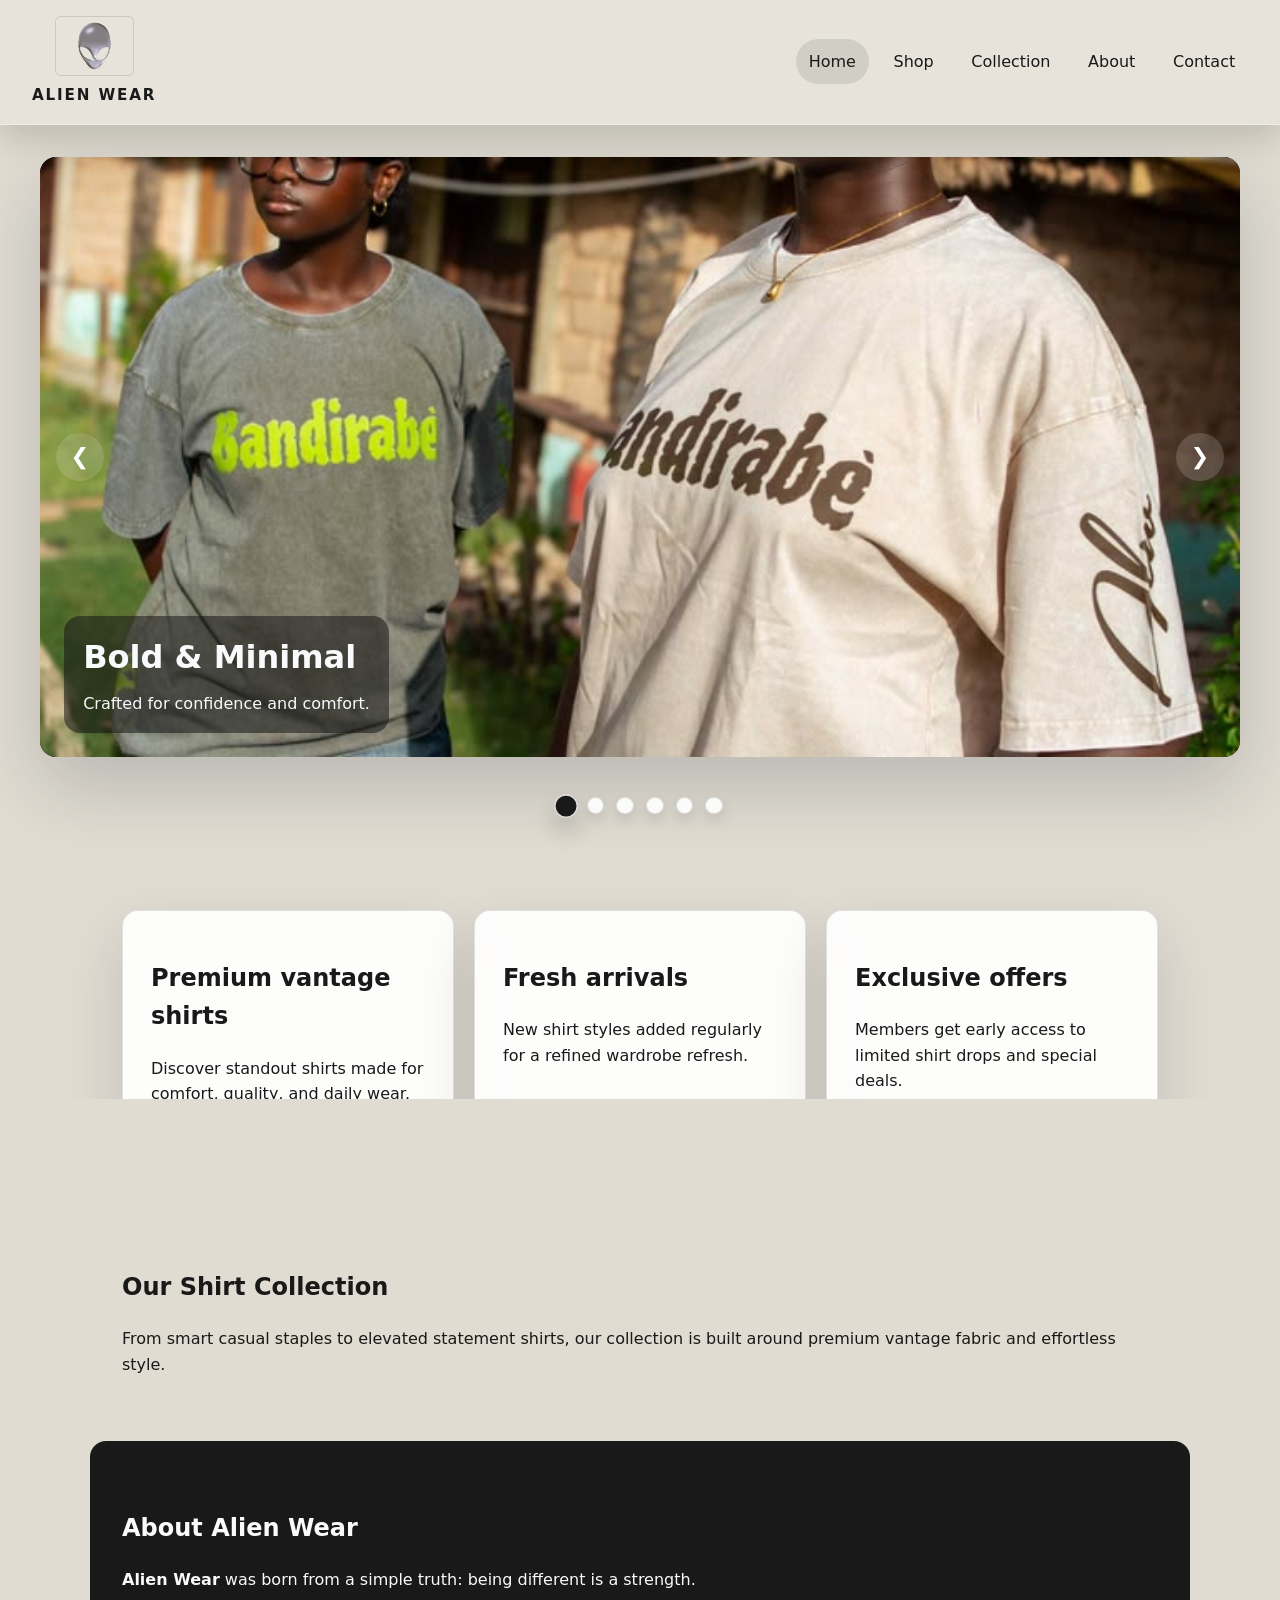
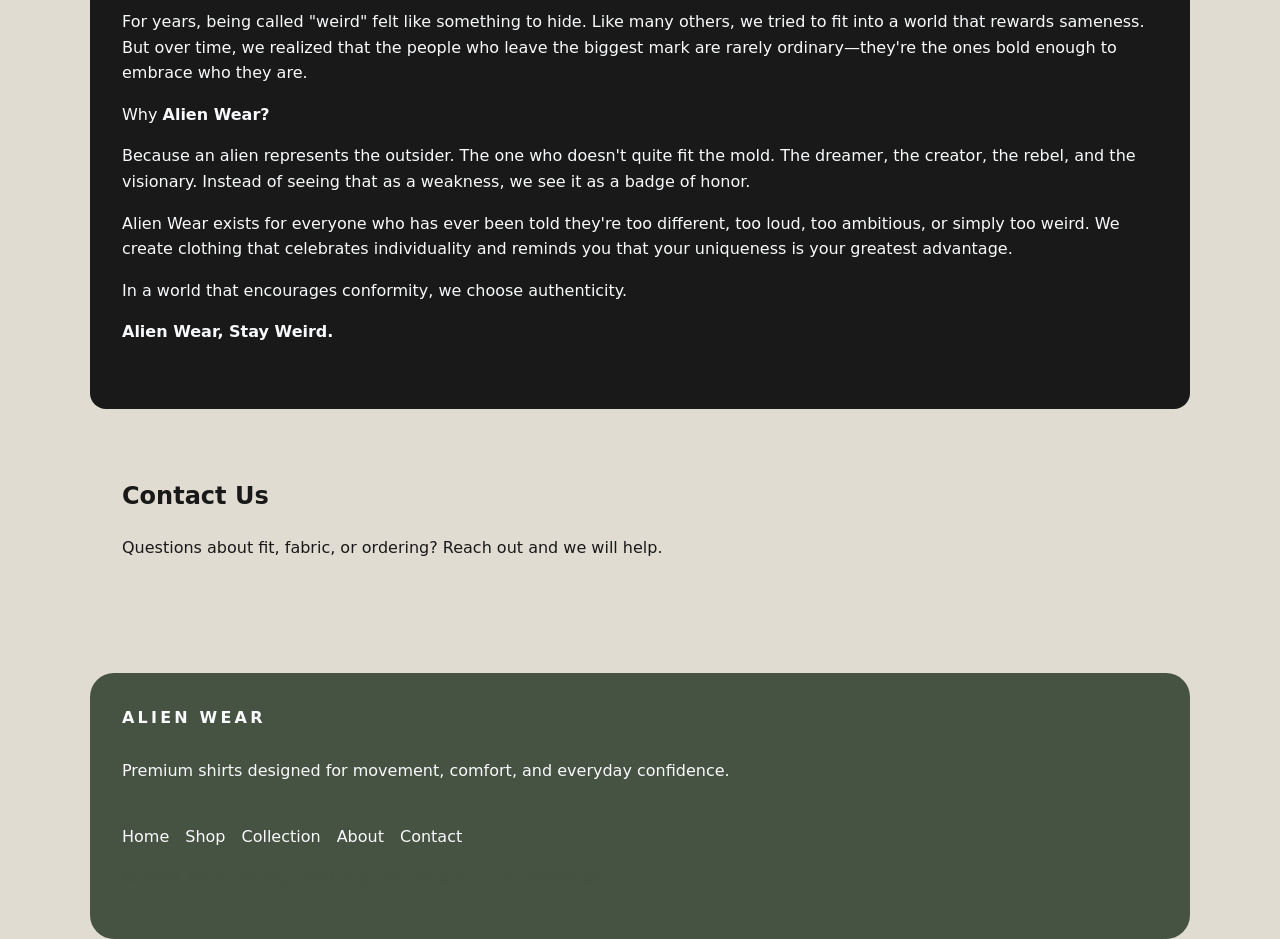
==== index.html @ 1a1aa85f "first commit" ====
<!doctype html>
<html lang="en">
  <head>
    <meta charset="UTF-8" />
    <meta name="viewport" content="width=device-width, initial-scale=1.0" />
    <title>Absa Clothing</title>
    <link rel="stylesheet" href="style.css" />
  </head>
  <body>
    <header class="site-header">
      <a href="index.html" class="brand">
        <img src="New folder/Unoriginal logo 2.png" alt="Alien Wear logo" />
        <span class="brand-text">Alien Wear</span>
      </a>
      <nav class="main-nav">
        <a href="index.html" class="active">Home</a>
        <a href="shop.html">Shop</a>
        <a href="collection.html">Collection</a>
        <a href="about.html">About</a>
        <a href="contact.html">Contact</a>
      </nav>
    </header>

    <main>
      <section id="home" class="hero">
        <div class="slideshow-container">
          <div class="slide fade">
            <img
              src="New folder/WhatsApp Image 2026-07-08 at 7.24.47 PM.jpeg"
              alt="Urban Style"
            />
            <div class="slide-caption">
              <h2>Bold & Minimal</h2>
              <p>Crafted for confidence and comfort.</p>
            </div>
          </div>
          <div class="slide fade">
            <img
              src="New folder/WhatsApp Image 2026-07-08 at 7.24.48 PM.jpeg"
              alt="Casual Wear"
            />
            <div class="slide-caption">
              <h2>Everyday shirts</h2>
              <p>Premium vantage comfort with a polished finish.</p>
            </div>
          </div>
          <div class="slide fade">
            <img
              src="New folder/WhatsApp Image 2026-07-08 at 7.24.51 PM.jpeg"
              alt="Streetwear"
            />
            <div class="slide-caption">
              <h2>Smart shirt styling</h2>
              <p>Stand out with refined details and clean lines.</p>
            </div>
          </div>
          <div class="slide fade">
            <img
              src="New folder/WhatsApp Image 2026-07-08 at 7.24.55 PM.jpeg"
              alt="Minimal Collection"
            />
            <div class="slide-caption">
              <h2>Minimal shirts</h2>
              <p>Clean lines and premium vantage fits.</p>
            </div>
          </div>
          <div class="slide fade">
            <img
              src="New folder/WhatsApp Image 2026-07-08 at 7.25.10 PM.jpeg"
              alt="Active Looks"
            />
            <div class="slide-caption">
              <h2>Comfort-first shirts</h2>
              <p>Designed to move with you all day.</p>
            </div>
          </div>
          <div class="slide fade">
            <img
              src="New folder/WhatsApp Image 2026-07-08 at 7.25.09 PM (2).jpeg"
              alt="Limited Edition"
            />
            <div class="slide-caption">
              <h2>Limited edition</h2>
              <p>Exclusive drops for standout shirt collections.</p>
            </div>
          </div>

          <a class="prev">&#10094;</a>
          <a class="next">&#10095;</a>
        </div>

        <div class="slide-dots">
          <span class="dot active" data-slide="1"></span>
          <span class="dot" data-slide="2"></span>
          <span class="dot" data-slide="3"></span>
          <span class="dot" data-slide="4"></span>
          <span class="dot" data-slide="5"></span>
          <span class="dot" data-slide="6"></span>
        </div>
      </section>

      <section id="shop" class="section feature-grid">
        <article>
          <h2>Premium vantage shirts</h2>
          <p>
            Discover standout shirts made for comfort, quality, and daily wear.
          </p>
        </article>
        <article>
          <h2>Fresh arrivals</h2>
          <p>
            New shirt styles added regularly for a refined wardrobe refresh.
          </p>
        </article>
        <article>
          <h2>Exclusive offers</h2>
          <p>
            Members get early access to limited shirt drops and special deals.
          </p>
        </article>
      </section>

      <section id="collection" class="section">
        <h2>Our Shirt Collection</h2>
        <p>
          From smart casual staples to elevated statement shirts, our collection
          is built around premium vantage fabric and effortless style.
        </p>
      </section>

      <section id="about" class="section alternate">
        <h2>About Alien Wear</h2>
        <p>
          <b>Alien Wear</b> was born from a simple truth: being different is a strength.
        </p>
        <p>For years, being called "weird" felt like something to hide. Like many others,
           we tried to fit into a world that rewards sameness. But over time, we realized 
           that the people who leave the biggest mark are rarely ordinary—they're the ones
            bold enough to embrace who they are.
          </p>
          <p>
            Why <b>Alien Wear?</b>
          </p>
          <P>Because an alien represents the outsider. The one who doesn't quite fit the mold.
             The dreamer, the creator, the rebel, and the visionary. Instead of seeing that as 
             a weakness, we see it as a badge of honor.
            </P>
            <p>Alien Wear exists for everyone who has ever been told they're too different, too loud,
               too ambitious, or simply too weird. We create clothing that celebrates individuality and
                reminds you that your uniqueness is your greatest advantage.
              </p>
              <P>
                In a world that encourages conformity, we choose authenticity.
              </P>
              <p><b>Alien Wear, Stay Weird.</b></p>

      </section>

      <section id="contact" class="section">
        <h2>Contact Us</h2>
        <p>
          Questions about fit, fabric, or ordering? Reach out and we will help.
        </p>
      </section>
    </main>

    <footer class="site-footer">
      <div class="site-footer-inner">
        <p class="footer-brand">Alien Wear</p>
        <p>
          Premium shirts designed for movement, comfort, and everyday
          confidence.
        </p>
      </div>
      <div class="footer-links">
        <a href="index.html">Home</a>
        <a href="shop.html">Shop</a>
        <a href="collection.html">Collection</a>
        <a href="about.html">About</a>
        <a href="contact.html">Contact</a>
      </div>
      <p class="footer-note">
        &copy; 2026 Absa Clothing. Bold everyday style for local wardrobes.
      </p>
    </footer>

    <script src="script.js"></script>
  </body>
</html>
---- style.css ----
* {
  box-sizing: border-box;
}

:root {
  --bg: #e0dcd1;
  --surface: rgba(255, 255, 255, 0.92);
  --surface-strong: rgba(255, 255, 255, 0.98);
  --surface-dark: rgba(25, 25, 25, 0.92);
  --text: #191919;
  --text-muted: #465242;
  --text-light: #f8fafc;
  --accent: #465242;
  --accent-strong: #191919;
  --border: rgba(70, 82, 66, 0.2);
  --shadow: 0 24px 60px rgba(15, 23, 42, 0.14);
}

html {
  -webkit-text-size-adjust: 100%;
  text-size-adjust: 100%;
}

body {
  margin: 0;
  font-family:
    Inter,
    system-ui,
    -apple-system,
    BlinkMacSystemFont,
    "Segoe UI",
    sans-serif;
  color: var(--text);
  background: var(--bg);
  line-height: 1.6;
  min-height: 100vh;
}

main {
  margin-bottom: 2.5rem;
}

img {
  display: block;
  max-width: 100%;
  height: auto;
}

.site-header {
  position: sticky;
  top: 0;
  z-index: 10;
  background: rgba(255, 255, 255, 0.22);
  backdrop-filter: blur(18px);
  border-bottom: 1px solid rgba(255, 255, 255, 0.35);
  display: flex;
  flex-wrap: wrap;
  align-items: center;
  justify-content: space-between;
  gap: 1.5rem;
  padding: 1rem 2rem;
  box-shadow: 0 14px 30px rgba(25, 25, 25, 0.16);
  transition:
    transform 0.28s ease,
    opacity 0.28s ease,
    background 0.28s ease,
    box-shadow 0.28s ease;
  will-change: transform, opacity;
}

.site-header.site-header--scrolled {
  background: rgba(255, 255, 255, 0.18);
  box-shadow: 0 10px 24px rgba(25, 25, 25, 0.12);
}

.site-header.site-header--hidden {
  transform: translateY(-105%);
  opacity: 0;
  pointer-events: none;
}

.site-header.site-header--visible {
  transform: translateY(0);
  opacity: 1;
  pointer-events: auto;
}

.brand {
  display: flex;
  flex-direction: column;
  align-items: center;
  text-decoration: none;
  color: var(--accent-strong);
}

.brand img {
  height: 60px;
  width: auto;
  object-fit: contain;
  border-radius: 0.35rem;
  border: 1px solid rgba(70, 82, 66, 0.18);
}

.brand-text {
  margin-top: 0.45rem;
  font-weight: 700;
  letter-spacing: 0.12em;
  font-size: 0.95rem;
  text-transform: uppercase;
  color: var(--accent-strong);
}

.main-nav {
  display: flex;
  flex-wrap: wrap;
  gap: 0.75rem;
}

.main-nav a {
  text-decoration: none;
  color: var(--accent-strong);
  padding: 0.6rem 0.8rem;
  border-radius: 999px;
  transition:
    background 0.2s ease,
    color 0.2s ease;
}

.main-nav a:hover,
.main-nav a.active {
  background: rgba(70, 82, 66, 0.14);
  color: var(--accent-strong);
}

.hero {
  padding: 2rem 2rem 3rem;
  display: flex;
  flex-direction: column;
  align-items: center;
  gap: 1.5rem;
}

.hero-banner {
  display: grid;
  grid-template-columns: minmax(0, 1fr) minmax(0, 1fr);
  align-items: center;
  gap: 2rem;
  max-width: 1100px;
  margin: 0 auto;
  padding: 3rem 2rem;
  background: rgba(255, 255, 255, 0.92);
  border: 1px solid rgba(70, 82, 66, 0.18);
  border-radius: 1.5rem;
  box-shadow: var(--shadow);
}

.hero-banner img {
  width: 100%;
  border-radius: 1rem;
  object-fit: cover;
  box-shadow: 0 30px 70px rgba(70, 82, 66, 0.18);
}

.hero-copy {
  max-width: 560px;
}

.slideshow-container {
  position: relative;
  max-width: 1200px;
  width: 100%;
  overflow: hidden;
  border-radius: 1rem;
  box-shadow: 0 30px 70px rgba(15, 23, 42, 0.18);
  background: #191919;
}

.slide {
  display: none;
  position: relative;
}

.slide img {
  width: 100%;
  display: block;
  height: auto;
  max-height: 600px;
  object-fit: cover;
}

.slide-caption {
  position: absolute;
  bottom: 1.5rem;
  left: 1.5rem;
  color: #f8fafc;
  text-shadow: 0 12px 30px rgba(0, 0, 0, 0.35);
  max-width: min(60%, 420px);
  background: rgba(25, 25, 25, 0.55);
  padding: 1rem 1.2rem;
  border-radius: 1rem;
}

.slide-caption h2 {
  margin: 0 0 0.5rem;
  font-size: clamp(1.5rem, 2.5vw, 2.75rem);
}

.slide-caption p {
  margin: 0;
  font-size: 1rem;
}

.prev,
.next {
  cursor: pointer;
  position: absolute;
  top: 50%;
  width: 3rem;
  height: 3rem;
  margin-top: -1.5rem;
  color: #ffffff;
  background: rgba(224, 220, 209, 0.18);
  border-radius: 50%;
  display: flex;
  align-items: center;
  justify-content: center;
  text-decoration: none;
  font-size: 1.4rem;
  border: none;
  touch-action: manipulation;
}

.prev {
  left: 1rem;
}
.next {
  right: 1rem;
}

.prev:hover,
.next:hover {
  background: rgba(224, 220, 209, 0.35);
}

.slide-dots {
  display: flex;
  justify-content: center;
  gap: 0.75rem;
  margin-top: 1rem;
  z-index: 1;
}

.dot {
  cursor: pointer;
  width: 1.1rem;
  height: 1.1rem;
  border-radius: 50%;
  background: rgba(255, 255, 255, 0.9);
  border: 1px solid rgba(70, 82, 66, 0.18);
  box-shadow: 0 6px 14px rgba(0, 0, 0, 0.12);
  transition:
    background 0.2s ease,
    transform 0.2s ease,
    box-shadow 0.2s ease;
}

.dot.active,
.dot:hover {
  background: var(--accent-strong);
  transform: scale(1.3);
  box-shadow: 0 10px 18px rgba(0, 0, 0, 0.2);
  border-color: rgba(255, 255, 255, 0.85);
}

.section {
  max-width: 1100px;
  margin: 0 auto;
  padding: 3rem 2rem;
}

.feature-grid {
  display: grid;
  grid-template-columns: repeat(auto-fit, minmax(220px, 1fr));
  gap: 1.25rem;
}

.feature-grid article {
  background: var(--surface);
  padding: 1.75rem;
  border-radius: 1rem;
  box-shadow: var(--shadow);
  border: 1px solid rgba(70, 82, 66, 0.16);
  transition:
    transform 0.2s ease,
    box-shadow 0.2s ease;
}

.feature-grid article:hover {
  transform: translateY(-6px) scale(1.02);
  box-shadow: 0 24px 58px rgba(70, 82, 66, 0.18);
}

.alternate {
  background: var(--accent-strong);
  color: var(--text-light);
  border-radius: 1rem;
}

.alternate h2,
.alternate p {
  color: var(--text-light);
}

.eyebrow {
  margin: 0 0 1rem;
  text-transform: uppercase;
  letter-spacing: 0.35em;
  color: rgba(70, 82, 66, 0.95);
  font-size: 0.85rem;
}

.button {
  display: inline-flex;
  align-items: center;
  justify-content: center;
  padding: 0.9rem 1.6rem;
  border-radius: 999px;
  background: var(--accent);
  color: var(--text-light);
  text-decoration: none;
  border: none;
  cursor: pointer;
  transition:
    transform 0.15s ease,
    background 0.2s ease;
  min-height: 44px;
}

.button:hover {
  transform: translateY(-1px);
  background: var(--accent-strong);
}

.button-secondary {
  background: var(--surface-strong);
  color: var(--text);
  border: 1px solid rgba(70, 82, 66, 0.18);
}

.button-secondary:hover {
  background: rgba(224, 220, 209, 0.95);
}

.product-grid,
.image-grid,
.contact-grid,
.payment-section {
  display: grid;
  gap: 1.5rem;
}

.product-grid {
  grid-template-columns: repeat(auto-fit, minmax(220px, 1fr));
}

.product-card,
.payment-card,
.contact-card {
  background: rgba(224, 220, 209, 0.9);
  backdrop-filter: blur(6px);
  border-radius: 1rem;
  box-shadow: 0 14px 42px rgba(70, 82, 66, 0.16);
  overflow: hidden;
  border: 1px solid rgba(70, 82, 66, 0.16);
  transition:
    transform 0.18s ease,
    box-shadow 0.18s ease;
}

.product-card {
  position: relative;
}

.product-card img {
  width: 100%;
  height: 260px;
  object-fit: cover;
  transition:
    transform 0.25s ease,
    filter 0.25s ease;
}

.product-card-banner {
  display: none;
  position: absolute;
  inset: 50% auto auto 50%;
  transform: translate(-50%, -50%);
  z-index: 2;
  padding: 0.7rem 1rem;
  background: rgba(17, 24, 39, 0.9);
  color: #ffffff;
  border-radius: 999px;
  text-align: center;
  font-size: 0.8rem;
  font-weight: 700;
  letter-spacing: 0.16em;
  text-transform: uppercase;
  box-shadow: 0 10px 24px rgba(0, 0, 0, 0.16);
  white-space: nowrap;
}

.product-card--sold-out img {
  filter: grayscale(0.8) brightness(0.72);
  opacity: 0.8;
}

.product-card--sold-out .product-card-banner {
  display: block;
}

.product-card div {
  padding: 1.25rem;
  background: linear-gradient(
    180deg,
    rgba(255, 255, 255, 0.8),
    rgba(255, 255, 255, 0.65)
  );
}

.price {
  margin: 1rem 0 0;
  font-weight: 700;
  color: var(--accent-strong);
}

.payment-section {
  grid-template-columns: repeat(auto-fit, minmax(260px, 1fr));
  align-items: stretch;
}

.payment-card {
  padding: 1.75rem;
  transition:
    transform 0.2s ease,
    box-shadow 0.2s ease;
}

.wave-card {
  border: 1px solid rgba(70, 82, 66, 0.2);
}

.payment-list {
  list-style: none;
  padding: 0;
  margin: 1rem 0 0;
  display: grid;
  gap: 0.75rem;
}

.payment-list li {
  background: rgba(255, 255, 255, 0.85);
  padding: 0.9rem 1rem;
  border-radius: 0.85rem;
  border: 1px solid rgba(70, 82, 66, 0.12);
}

.payment-button {
  width: 100%;
  text-align: left;
  padding: 0.95rem 1rem;
  border-radius: 0.85rem;
  border: 1px solid rgba(70, 82, 66, 0.16);
  background: rgba(255, 255, 255, 0.98);
  color: var(--accent-strong);
  font: inherit;
  cursor: pointer;
  transition:
    background 0.2s ease,
    transform 0.2s ease,
    border-color 0.2s ease;
}

.payment-button:hover,
.payment-button:focus {
  background: rgba(70, 82, 66, 0.08);
  transform: translateY(-1px);
  border-color: rgba(70, 82, 66, 0.28);
}

.payment-button:focus-visible {
  outline: 2px solid var(--accent-strong);
  outline-offset: 3px;
}

.checkout-note {
  margin: 0.75rem 0 0.75rem;
  color: var(--text-muted);
}

.image-grid {
  grid-template-columns: repeat(auto-fit, minmax(280px, 1fr));
}

.image-card {
  position: relative;
  overflow: hidden;
  color: #ffffff;
  cursor: pointer;
  border-radius: 1rem;
  transition:
    transform 0.25s ease,
    box-shadow 0.25s ease;
}

.image-card img {
  width: 100%;
  height: 100%;
  object-fit: cover;
}

.image-card div {
  position: absolute;
  bottom: 0;
  left: 0;
  right: 0;
  padding: 1.5rem;
  background: linear-gradient(
    180deg,
    transparent 0%,
    rgba(25, 25, 25, 0.82) 100%
  );
}

.contact-grid {
  grid-template-columns: repeat(auto-fit, minmax(260px, 1fr));
}

.contact-card {
  padding: 1.75rem;
  transition:
    transform 0.2s ease,
    box-shadow 0.2s ease;
}

.contact-card a {
  color: var(--accent-strong);
  text-decoration: none;
  font-weight: 600;
}

.contact-form {
  display: grid;
  gap: 1rem;
  max-width: 640px;
}

.contact-form label {
  display: grid;
  gap: 0.5rem;
  font-weight: 600;
  color: var(--text);
}

.contact-form input,
.contact-form textarea {
  width: 100%;
  padding: 0.95rem 1rem;
  border: 1px solid rgba(70, 82, 66, 0.22);
  border-radius: 0.9rem;
  background: rgba(255, 255, 255, 0.95);
  color: var(--text);
  font: inherit;
  min-height: 44px;
}

.contact-form button {
  width: fit-content;
}

.site-footer {
  max-width: 1100px;
  margin: 3rem auto 0;
  padding: 2rem 2rem 3rem;
  background: var(--accent);
  color: var(--text-light);
  border-radius: 1.5rem;
}

.site-footer-inner {
  display: grid;
  gap: 0.75rem;
  margin-bottom: 1.5rem;
}

.footer-brand {
  margin: 0;
  font-size: 1rem;
  font-weight: 700;
  letter-spacing: 0.2em;
  text-transform: uppercase;
  color: var(--text-light);
}

.footer-links {
  display: flex;
  flex-wrap: wrap;
  gap: 1rem;
  margin-bottom: 1rem;
}

.footer-links a {
  color: var(--text-light);
  text-decoration: none;
  border-bottom: 1px solid transparent;
  transition: border-color 0.2s ease;
}

.footer-links a:hover {
  border-color: var(--accent);
}

.footer-note {
  margin: 0;
  color: var(--text-muted);
  font-size: 0.95rem;
}

.product-card:hover,
.image-card:hover,
.payment-card:hover,
.contact-card:hover,
.feature-grid article:hover {
  transform: translateY(-4px) scale(1.01);
  box-shadow: 0 18px 45px rgba(70, 82, 66, 0.16);
}

.product-card:hover img {
  transform: scale(1.02);
}

@keyframes popIn {
  0% {
    opacity: 0;
    transform: scale(0.8);
  }
  50% {
    opacity: 1;
    transform: scale(1.05);
  }
  100% {
    opacity: 1;
    transform: scale(1);
  }
}

.product-card {
  animation: popIn 0.6s cubic-bezier(0.34, 1.56, 0.64, 1);
  animation-fill-mode: both;
}

.product-card:nth-child(1) {
  animation-delay: 0.1s;
}

.product-card:nth-child(2) {
  animation-delay: 0.2s;
}

.product-card:nth-child(3) {
  animation-delay: 0.3s;
}

.product-card:nth-child(4) {
  animation-delay: 0.4s;
}

.feature-grid article {
  animation: popIn 0.6s cubic-bezier(0.34, 1.56, 0.64, 1);
  animation-fill-mode: both;
}

.feature-grid article:nth-child(1) {
  animation-delay: 0.1s;
}

.feature-grid article:nth-child(2) {
  animation-delay: 0.2s;
}

.feature-grid article:nth-child(3) {
  animation-delay: 0.3s;
}

.image-card {
  animation: popIn 0.6s cubic-bezier(0.34, 1.56, 0.64, 1);
  animation-fill-mode: both;
}

.image-card:nth-child(1) {
  animation-delay: 0.1s;
}

.image-card:nth-child(2) {
  animation-delay: 0.2s;
}

.image-card:nth-child(3) {
  animation-delay: 0.3s;
}

.payment-card {
  animation: popIn 0.6s cubic-bezier(0.34, 1.56, 0.64, 1);
  animation-fill-mode: both;
}

.payment-card:nth-child(1) {
  animation-delay: 0.1s;
}

.payment-card:nth-child(2) {
  animation-delay: 0.2s;
}

.contact-card {
  animation: popIn 0.6s cubic-bezier(0.34, 1.56, 0.64, 1);
  animation-fill-mode: both;
}

.contact-card:nth-child(1) {
  animation-delay: 0.1s;
}

.contact-card:nth-child(2) {
  animation-delay: 0.2s;
}

@media (max-width: 900px) {
  .site-header {
    padding: 1rem 1.5rem;
  }

  .hero-banner {
    grid-template-columns: 1fr;
    padding: 2rem 1.5rem;
    gap: 1.5rem;
  }

  .hero-copy {
    max-width: none;
  }

  .slideshow-container {
    max-width: 100%;
  }

  .slide-caption {
    left: 1rem;
    right: 1rem;
    bottom: 1rem;
    max-width: none;
  }

  .slide-caption h2 {
    font-size: clamp(1.35rem, 4vw, 1.9rem);
  }

  .section {
    padding: 2.25rem 1.5rem;
  }

  .product-grid {
    grid-template-columns: repeat(2, minmax(0, 1fr));
  }
}

@media (max-width: 640px) {
  body {
    font-size: 16px;
  }

  .site-header {
    justify-content: center;
    text-align: center;
    gap: 0.75rem;
    padding: 0.9rem 0.95rem;
  }

  .brand {
    justify-content: center;
  }

  .brand img {
    height: 48px;
  }

  .main-nav {
    justify-content: center;
    width: 100%;
    gap: 0.45rem;
  }

  .main-nav a {
    padding: 0.7rem 0.8rem;
    font-size: 0.95rem;
  }

  .hero {
    padding: 1rem 1rem 2rem;
  }

  .hero-banner {
    padding: 1.25rem 1rem 1.75rem;
  }

  .slide-caption {
    position: static;
    margin-top: 1rem;
    padding: 0 0.35rem 0.25rem;
    color: #111827;
    text-shadow: none;
    background: transparent;
  }

  .slide-caption h2 {
    font-size: 1.4rem;
  }

  .slide-caption p {
    font-size: 0.95rem;
  }

  .prev,
  .next {
    width: 2.6rem;
    height: 2.6rem;
    font-size: 1.1rem;
  }

  .section {
    padding: 1.75rem 1rem;
  }

  .feature-grid,
  .product-grid,
  .image-grid,
  .contact-grid,
  .payment-section {
    grid-template-columns: 1fr;
  }

  .product-card img {
    height: 220px;
  }

  .contact-form button {
    width: 100%;
  }
}

@media (max-width: 420px) {
  .site-header {
    padding: 0.85rem 0.75rem;
  }

  .main-nav {
    gap: 0.35rem;
  }

  .main-nav a {
    padding: 0.6rem 0.65rem;
    font-size: 0.9rem;
  }

  .hero-banner {
    padding: 1rem 0.75rem 1.5rem;
  }

  .slide-caption h2 {
    font-size: 1.2rem;
  }

  .section {
    padding: 1.25rem 0.75rem;
  }

  .button {
    width: 100%;
  }
}

@media (hover: hover) and (min-width: 641px) {
  .product-card:hover {
    transform: translateY(-8px) scale(1.02);
    box-shadow: 0 25px 60px rgba(15, 23, 42, 0.25);
  }

  .product-card:hover img {
    transform: scale(1.03);
    filter: saturate(1.05) contrast(1.02);
  }

  .image-card:hover {
    transform: scale(1.04);
  }

  .payment-card:hover {
    transform: translateY(-4px) scale(1.03);
    box-shadow: 0 15px 40px rgba(15, 23, 42, 0.15);
  }

  .contact-card:hover {
    transform: translateY(-4px) scale(1.03);
    box-shadow: 0 15px 40px rgba(15, 23, 42, 0.15);
  }
}
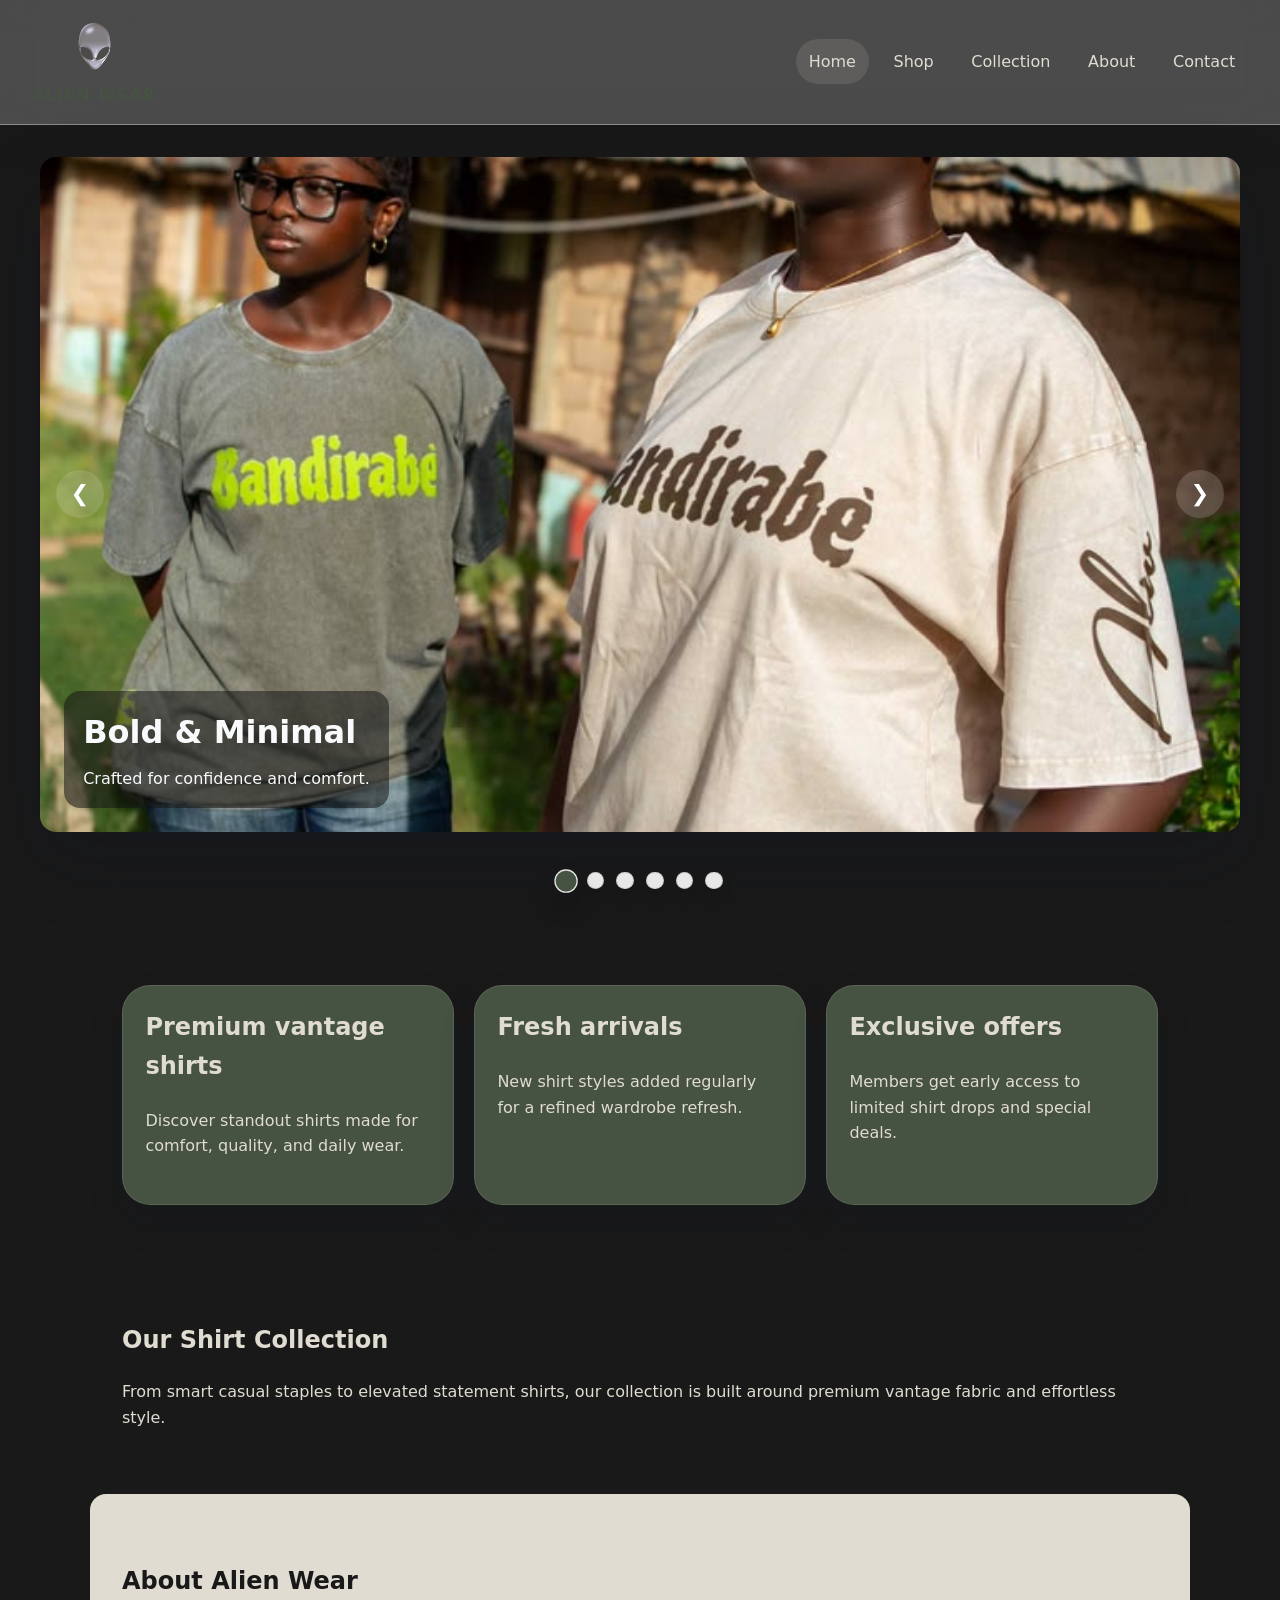
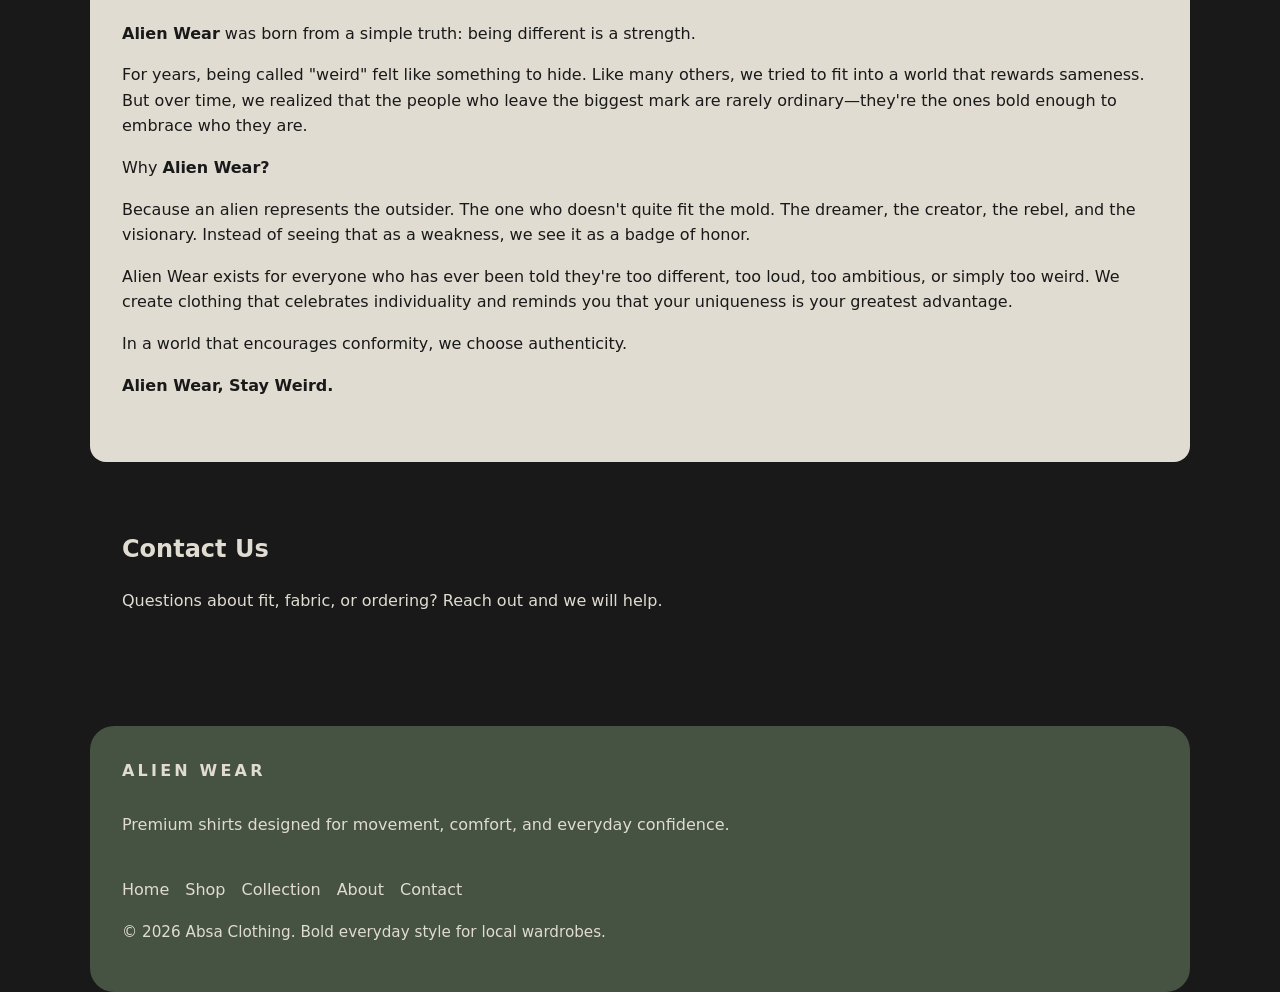
==== commit 24b68e07: "Adjust color and add interactiveness, add animations and a hambuger menu for smaller devices." ====
--- a/index.html
+++ b/index.html
@@ -8,6 +8,16 @@
   </head>
   <body>
     <header class="site-header">
+      <button
+        class="nav-toggle"
+        type="button"
+        aria-expanded="false"
+        aria-label="Toggle navigation"
+      >
+        <span></span>
+        <span></span>
+        <span></span>
+      </button>
       <a href="index.html" class="brand">
         <img src="New folder/Unoriginal logo 2.png" alt="Alien Wear logo" />
         <span class="brand-text">Alien Wear</span>
@@ -131,29 +141,29 @@
       <section id="about" class="section alternate">
         <h2>About Alien Wear</h2>
         <p>
-          <b>Alien Wear</b> was born from a simple truth: being different is a strength.
+          <b>Alien Wear</b> was born from a simple truth: being different is a
+          strength.
         </p>
-        <p>For years, being called "weird" felt like something to hide. Like many others,
-           we tried to fit into a world that rewards sameness. But over time, we realized 
-           that the people who leave the biggest mark are rarely ordinary—they're the ones
-            bold enough to embrace who they are.
-          </p>
-          <p>
-            Why <b>Alien Wear?</b>
-          </p>
-          <P>Because an alien represents the outsider. The one who doesn't quite fit the mold.
-             The dreamer, the creator, the rebel, and the visionary. Instead of seeing that as 
-             a weakness, we see it as a badge of honor.
-            </P>
-            <p>Alien Wear exists for everyone who has ever been told they're too different, too loud,
-               too ambitious, or simply too weird. We create clothing that celebrates individuality and
-                reminds you that your uniqueness is your greatest advantage.
-              </p>
-              <P>
-                In a world that encourages conformity, we choose authenticity.
-              </P>
-              <p><b>Alien Wear, Stay Weird.</b></p>
-
+        <p>
+          For years, being called "weird" felt like something to hide. Like many
+          others, we tried to fit into a world that rewards sameness. But over
+          time, we realized that the people who leave the biggest mark are
+          rarely ordinary—they're the ones bold enough to embrace who they are.
+        </p>
+        <p>Why <b>Alien Wear?</b></p>
+        <p>
+          Because an alien represents the outsider. The one who doesn't quite
+          fit the mold. The dreamer, the creator, the rebel, and the visionary.
+          Instead of seeing that as a weakness, we see it as a badge of honor.
+        </p>
+        <p>
+          Alien Wear exists for everyone who has ever been told they're too
+          different, too loud, too ambitious, or simply too weird. We create
+          clothing that celebrates individuality and reminds you that your
+          uniqueness is your greatest advantage.
+        </p>
+        <p>In a world that encourages conformity, we choose authenticity.</p>
+        <p><b>Alien Wear, Stay Weird.</b></p>
       </section>
 
       <section id="contact" class="section">
--- a/style.css
+++ b/style.css
@@ -3,22 +3,23 @@
 }
 
 :root {
-  --bg: #e0dcd1;
-  --surface: rgba(255, 255, 255, 0.92);
-  --surface-strong: rgba(255, 255, 255, 0.98);
+  --bg: #191919;
+  --surface: rgba(255, 255, 255, 0.06);
+  --surface-strong: rgba(255, 255, 255, 0.1);
   --surface-dark: rgba(25, 25, 25, 0.92);
-  --text: #191919;
-  --text-muted: #465242;
-  --text-light: #f8fafc;
+  --text: #e0dcd1;
+  --text-muted: #d8d3cb;
+  --text-light: #e0dcd1;
   --accent: #465242;
-  --accent-strong: #191919;
-  --border: rgba(70, 82, 66, 0.2);
+  --accent-strong: #465242;
+  --border: rgba(224, 220, 209, 0.2);
   --shadow: 0 24px 60px rgba(15, 23, 42, 0.14);
 }
 
 html {
   -webkit-text-size-adjust: 100%;
   text-size-adjust: 100%;
+  scroll-behavior: smooth;
 }
 
 body {
@@ -34,6 +35,37 @@
   background: var(--bg);
   line-height: 1.6;
   min-height: 100vh;
+}
+
+a,
+button,
+input,
+textarea {
+  transition:
+    transform 0.2s ease,
+    box-shadow 0.2s ease,
+    background 0.2s ease,
+    border-color 0.2s ease,
+    color 0.2s ease,
+    opacity 0.2s ease;
+}
+
+:focus-visible {
+  outline: 2px solid #e0dcd1;
+  outline-offset: 3px;
+}
+
+.reveal {
+  opacity: 0;
+  transform: translateY(18px);
+  transition:
+    opacity 0.55s ease,
+    transform 0.55s ease;
+}
+
+.reveal.is-visible {
+  opacity: 1;
+  transform: translateY(0);
 }
 
 main {
@@ -118,7 +150,7 @@
 
 .main-nav a {
   text-decoration: none;
-  color: var(--accent-strong);
+  color: #e0dcd1;
   padding: 0.6rem 0.8rem;
   border-radius: 999px;
   transition:
@@ -128,8 +160,61 @@
 
 .main-nav a:hover,
 .main-nav a.active {
-  background: rgba(70, 82, 66, 0.14);
-  color: var(--accent-strong);
+  background: rgba(224, 220, 209, 0.12);
+  color: #e0dcd1;
+}
+
+.nav-toggle {
+  display: none;
+  border: 1px solid rgba(224, 220, 209, 0.2);
+  background: rgba(224, 220, 209, 0.08);
+  border-radius: 0.85rem;
+  padding: 0.7rem 0.8rem;
+  cursor: pointer;
+  align-items: center;
+  justify-content: center;
+  gap: 0.3rem;
+  flex-direction: column;
+  transition:
+    border-color 0.2s ease,
+    background 0.2s ease,
+    transform 0.2s ease;
+}
+
+.nav-toggle:hover {
+  border-color: rgba(224, 220, 209, 0.4);
+  background: rgba(224, 220, 209, 0.12);
+}
+
+.nav-toggle span {
+  display: block;
+  width: 1.5rem;
+  height: 2px;
+  border-radius: 2px;
+  background: #e0dcd1;
+  transition:
+    transform 0.3s ease,
+    opacity 0.3s ease,
+    width 0.3s ease;
+  transform-origin: center;
+}
+
+.nav-toggle.is-open {
+  background: rgba(224, 220, 209, 0.14);
+  border-color: rgba(224, 220, 209, 0.4);
+}
+
+.nav-toggle.is-open span:nth-child(1) {
+  transform: translateY(6px) rotate(45deg);
+}
+
+.nav-toggle.is-open span:nth-child(2) {
+  opacity: 0;
+  width: 0;
+}
+
+.nav-toggle.is-open span:nth-child(3) {
+  transform: translateY(-6px) rotate(-45deg);
 }
 
 .hero {
@@ -173,18 +258,36 @@
   border-radius: 1rem;
   box-shadow: 0 30px 70px rgba(15, 23, 42, 0.18);
   background: #191919;
+  aspect-ratio: 16 / 9;
 }
 
 .slide {
-  display: none;
-  position: relative;
+  position: absolute;
+  inset: 0;
+  display: block;
+  opacity: 0;
+  transform: translateX(100%);
+  transition:
+    transform 0.7s ease,
+    opacity 0.7s ease;
+  pointer-events: none;
+}
+
+.slide.is-active {
+  opacity: 1;
+  transform: translateX(0);
+  pointer-events: auto;
+}
+
+.slide.is-prev {
+  opacity: 0;
+  transform: translateX(-100%);
 }
 
 .slide img {
   width: 100%;
   display: block;
-  height: auto;
-  max-height: 600px;
+  height: 100%;
   object-fit: cover;
 }
 
@@ -285,14 +388,28 @@
 }
 
 .feature-grid article {
-  background: var(--surface);
-  padding: 1.75rem;
-  border-radius: 1rem;
-  box-shadow: var(--shadow);
-  border: 1px solid rgba(70, 82, 66, 0.16);
+  background: #465242;
+  color: #e0dcd1;
+  padding: 0;
+  border-radius: 1.75rem;
+  box-shadow: 0 18px 36px rgba(17, 24, 39, 0.14);
+  border: 1px solid rgba(224, 220, 209, 0.12);
+  overflow: hidden;
+  min-height: 220px;
   transition:
     transform 0.2s ease,
     box-shadow 0.2s ease;
+}
+
+.feature-grid article h2,
+.feature-grid article p {
+  color: #e0dcd1;
+  margin: 0;
+  padding: 1.4rem 1.4rem 0;
+}
+
+.feature-grid article p {
+  padding-bottom: 1.4rem;
 }
 
 .feature-grid article:hover {
@@ -301,14 +418,14 @@
 }
 
 .alternate {
-  background: var(--accent-strong);
-  color: var(--text-light);
+  background: #e0dcd1;
+  color: #191919;
   border-radius: 1rem;
 }
 
 .alternate h2,
 .alternate p {
-  color: var(--text-light);
+  color: #191919;
 }
 
 .eyebrow {
@@ -366,12 +483,13 @@
 .product-card,
 .payment-card,
 .contact-card {
-  background: rgba(224, 220, 209, 0.9);
+  background: #465242;
+  color: #e0dcd1;
   backdrop-filter: blur(6px);
-  border-radius: 1rem;
-  box-shadow: 0 14px 42px rgba(70, 82, 66, 0.16);
+  border-radius: 1.8rem;
+  box-shadow: 0 18px 36px rgba(17, 24, 39, 0.12);
   overflow: hidden;
-  border: 1px solid rgba(70, 82, 66, 0.16);
+  border: 1px solid rgba(224, 220, 209, 0.12);
   transition:
     transform 0.18s ease,
     box-shadow 0.18s ease;
@@ -379,12 +497,16 @@
 
 .product-card {
   position: relative;
+  max-width: 420px;
+  width: 100%;
+  margin: 0 auto;
 }
 
 .product-card img {
   width: 100%;
-  height: 260px;
+  height: 300px;
   object-fit: cover;
+  border-radius: 0;
   transition:
     transform 0.25s ease,
     filter 0.25s ease;
@@ -419,18 +541,34 @@
 }
 
 .product-card div {
-  padding: 1.25rem;
-  background: linear-gradient(
-    180deg,
-    rgba(255, 255, 255, 0.8),
-    rgba(255, 255, 255, 0.65)
-  );
+  padding: 1.2rem 1.3rem 1.5rem;
+  background: rgba(70, 82, 66, 0.96);
+}
+
+.product-card h3,
+.product-card p,
+.product-card .price {
+  color: #e0dcd1;
+}
+
+.product-card h3 {
+  margin: 0 0 0.6rem;
+  font-size: clamp(1.3rem, 2vw, 1.9rem);
+  line-height: 1.2;
+}
+
+.product-card p {
+  margin: 0;
 }
 
 .price {
+  display: inline-block;
   margin: 1rem 0 0;
+  padding: 0.8rem 1.2rem;
+  border-radius: 999px;
+  background: rgba(224, 220, 209, 0.1);
   font-weight: 700;
-  color: var(--accent-strong);
+  color: #e0dcd1;
 }
 
 .payment-section {
@@ -440,9 +578,19 @@
 
 .payment-card {
   padding: 1.75rem;
+  background: #465242;
+  color: #e0dcd1;
   transition:
     transform 0.2s ease,
     box-shadow 0.2s ease;
+}
+
+.payment-card h2,
+.payment-card h3,
+.payment-card p,
+.payment-card a,
+.payment-card strong {
+  color: #e0dcd1;
 }
 
 .wave-card {
@@ -458,10 +606,11 @@
 }
 
 .payment-list li {
-  background: rgba(255, 255, 255, 0.85);
+  background: rgba(224, 220, 209, 0.08);
+  color: #e0dcd1;
   padding: 0.9rem 1rem;
   border-radius: 0.85rem;
-  border: 1px solid rgba(70, 82, 66, 0.12);
+  border: 1px solid rgba(224, 220, 209, 0.15);
 }
 
 .payment-button {
@@ -469,9 +618,9 @@
   text-align: left;
   padding: 0.95rem 1rem;
   border-radius: 0.85rem;
-  border: 1px solid rgba(70, 82, 66, 0.16);
-  background: rgba(255, 255, 255, 0.98);
-  color: var(--accent-strong);
+  border: 1px solid rgba(224, 220, 209, 0.22);
+  background: rgba(224, 220, 209, 0.08);
+  color: #e0dcd1;
   font: inherit;
   cursor: pointer;
   transition:
@@ -581,8 +730,8 @@
   max-width: 1100px;
   margin: 3rem auto 0;
   padding: 2rem 2rem 3rem;
-  background: var(--accent);
-  color: var(--text-light);
+  background: #465242;
+  color: #e0dcd1;
   border-radius: 1.5rem;
 }
 
@@ -598,7 +747,7 @@
   font-weight: 700;
   letter-spacing: 0.2em;
   text-transform: uppercase;
-  color: var(--text-light);
+  color: #e0dcd1;
 }
 
 .footer-links {
@@ -609,19 +758,19 @@
 }
 
 .footer-links a {
-  color: var(--text-light);
+  color: #e0dcd1;
   text-decoration: none;
   border-bottom: 1px solid transparent;
   transition: border-color 0.2s ease;
 }
 
 .footer-links a:hover {
-  border-color: var(--accent);
+  border-color: #e0dcd1;
 }
 
 .footer-note {
   margin: 0;
-  color: var(--text-muted);
+  color: #e0dcd1;
   font-size: 0.95rem;
 }
 
@@ -779,7 +928,7 @@
   }
 
   .site-header {
-    justify-content: center;
+    justify-content: space-between;
     text-align: center;
     gap: 0.75rem;
     padding: 0.9rem 0.95rem;
@@ -787,21 +936,47 @@
 
   .brand {
     justify-content: center;
+    margin-left: auto;
+    order: 2;
   }
 
   .brand img {
     height: 48px;
   }
 
+  .nav-toggle {
+    display: inline-flex;
+    order: 1;
+    margin-right: auto;
+  }
+
   .main-nav {
+    display: none;
     justify-content: center;
     width: 100%;
-    gap: 0.45rem;
+    gap: 0.35rem;
+    row-gap: 0.35rem;
+    order: 3;
+    border-radius: 1rem;
+    background: rgba(15, 23, 42, 0.5);
+    padding: 0.5rem;
+    border: 1px solid rgba(224, 220, 209, 0.12);
+    box-shadow: 0 18px 40px rgba(15, 23, 42, 0.16);
+  }
+
+  .main-nav.is-open {
+    display: flex;
+    flex-direction: column;
+    padding-top: 0.75rem;
+    border-top: 1px solid rgba(224, 220, 209, 0.18);
+    border-radius: 1rem;
   }
 
   .main-nav a {
     padding: 0.7rem 0.8rem;
     font-size: 0.95rem;
+    border-radius: 0.8rem;
+    text-align: center;
   }
 
   .hero {
@@ -863,7 +1038,9 @@
   }
 
   .main-nav {
-    gap: 0.35rem;
+    gap: 0.3rem;
+    row-gap: 0.3rem;
+    border-radius: 0.9rem;
   }
 
   .main-nav a {
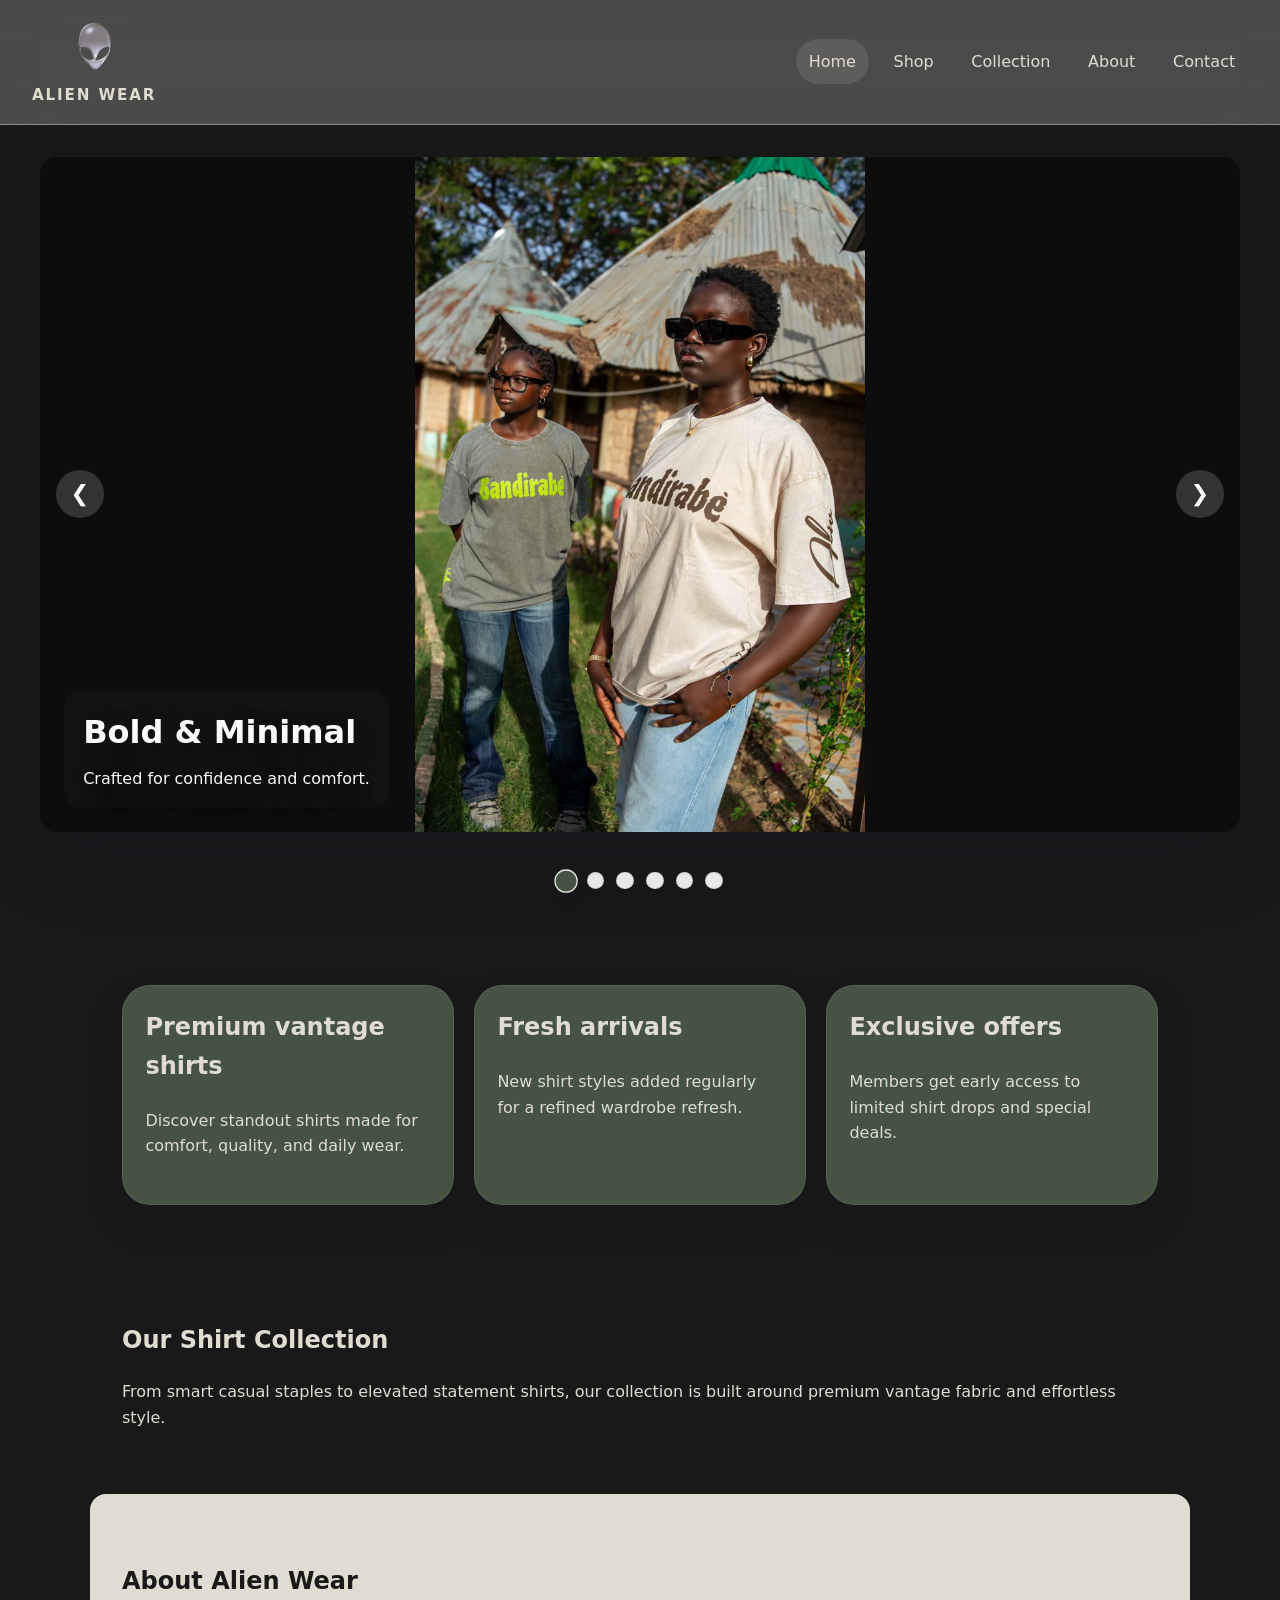
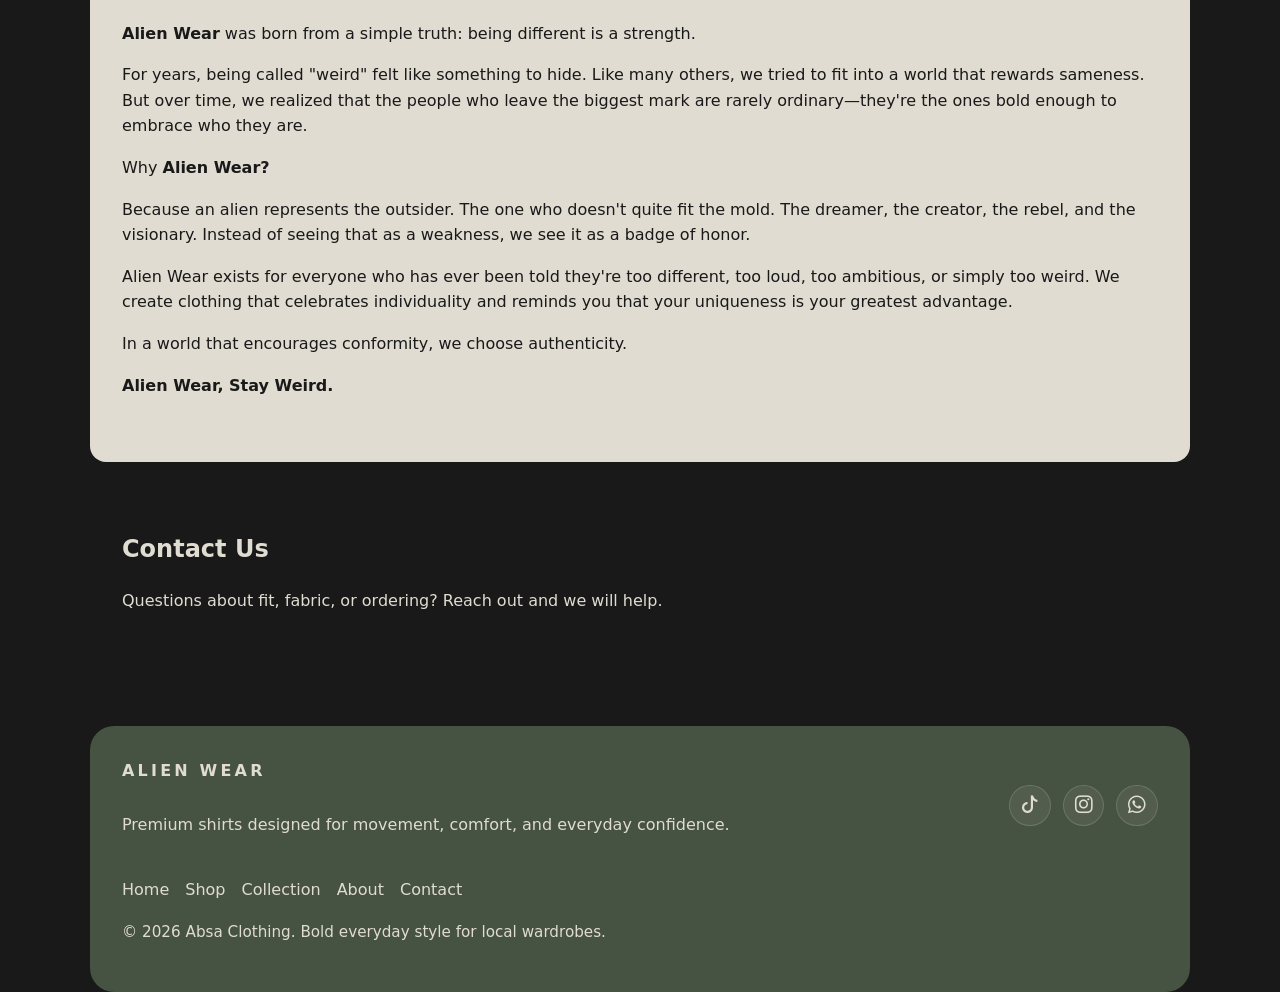
==== commit 47bec605: "image visibility to the cards, color change to the containers on each section, social media icons an" ====
--- a/index.html
+++ b/index.html
@@ -4,6 +4,10 @@
     <meta charset="UTF-8" />
     <meta name="viewport" content="width=device-width, initial-scale=1.0" />
     <title>Absa Clothing</title>
+    <link
+      rel="stylesheet"
+      href="https://cdn.jsdelivr.net/npm/bootstrap-icons@1.11.3/font/bootstrap-icons.min.css"
+    />
     <link rel="stylesheet" href="style.css" />
   </head>
   <body>
@@ -175,13 +179,28 @@
     </main>
 
     <footer class="site-footer">
-      <div class="site-footer-inner">
-        <p class="footer-brand">Alien Wear</p>
-        <p>
-          Premium shirts designed for movement, comfort, and everyday
-          confidence.
-        </p>
+      <div class="site-footer-row">
+        <div class="site-footer-inner">
+          <p class="footer-brand">Alien Wear</p>
+          <p>
+            Premium shirts designed for movement, comfort, and everyday
+            confidence.
+          </p>
+        </div>
+
+        <div class="footer-socials" aria-label="Social media links">
+          <a href="#" class="social-link" aria-label="TikTok">
+            <i class="bi bi-tiktok"></i>
+          </a>
+          <a href="#" class="social-link" aria-label="Instagram">
+            <i class="bi bi-instagram"></i>
+          </a>
+          <a href="#" class="social-link" aria-label="WhatsApp">
+            <i class="bi bi-whatsapp"></i>
+          </a>
+        </div>
       </div>
+
       <div class="footer-links">
         <a href="index.html">Home</a>
         <a href="shop.html">Shop</a>
--- a/style.css
+++ b/style.css
@@ -139,7 +139,7 @@
   letter-spacing: 0.12em;
   font-size: 0.95rem;
   text-transform: uppercase;
-  color: var(--accent-strong);
+  color: #e0dcd1;
 }
 
 .main-nav {
@@ -233,7 +233,7 @@
   max-width: 1100px;
   margin: 0 auto;
   padding: 3rem 2rem;
-  background: rgba(255, 255, 255, 0.92);
+  background: rgba(224, 220, 209);
   border: 1px solid rgba(70, 82, 66, 0.18);
   border-radius: 1.5rem;
   box-shadow: var(--shadow);
@@ -241,13 +241,29 @@
 
 .hero-banner img {
   width: 100%;
+  height: 100%;
+  min-height: 280px;
   border-radius: 1rem;
-  object-fit: cover;
+  object-fit: contain;
+  background: #f5f3f0;
   box-shadow: 0 30px 70px rgba(70, 82, 66, 0.18);
 }
 
 .hero-copy {
   max-width: 560px;
+  color: #191919;
+}
+
+.hero-copy h2 {
+  color: #111827;
+}
+
+.hero-copy p {
+  color: #374151;
+}
+
+.hero-copy .eyebrow {
+  color: #465242;
 }
 
 .slideshow-container {
@@ -288,7 +304,8 @@
   width: 100%;
   display: block;
   height: 100%;
-  object-fit: cover;
+  object-fit: contain;
+  background: #0d0d0d;
 }
 
 .slide-caption {
@@ -468,6 +485,18 @@
   background: rgba(224, 220, 209, 0.95);
 }
 
+/* Collection page "Shop shirts" button on the cream banner */
+.hero-banner.alternate .button-secondary {
+  background: #465242;
+  color: #e0dcd1;
+  border: 1px solid rgba(224, 220, 209, 0.3);
+}
+
+.hero-banner.alternate .button-secondary:hover {
+  background: #3a4437;
+  color: #ffffff;
+}
+
 .product-grid,
 .image-grid,
 .contact-grid,
@@ -477,7 +506,7 @@
 }
 
 .product-grid {
-  grid-template-columns: repeat(auto-fit, minmax(220px, 1fr));
+  grid-template-columns: repeat(auto-fit, minmax(260px, 1fr));
 }
 
 .product-card,
@@ -498,51 +527,33 @@
 .product-card {
   position: relative;
   max-width: 420px;
-  width: 100%;
+  width: min(100%, 420px);
   margin: 0 auto;
 }
 
 .product-card img {
   width: 100%;
   height: 300px;
-  object-fit: cover;
+  object-fit: contain;
+  background: #f5f3f0;
   border-radius: 0;
   transition:
     transform 0.25s ease,
     filter 0.25s ease;
-}
-
-.product-card-banner {
-  display: none;
-  position: absolute;
-  inset: 50% auto auto 50%;
-  transform: translate(-50%, -50%);
-  z-index: 2;
-  padding: 0.7rem 1rem;
-  background: rgba(17, 24, 39, 0.9);
-  color: #ffffff;
-  border-radius: 999px;
-  text-align: center;
-  font-size: 0.8rem;
-  font-weight: 700;
-  letter-spacing: 0.16em;
-  text-transform: uppercase;
-  box-shadow: 0 10px 24px rgba(0, 0, 0, 0.16);
-  white-space: nowrap;
-}
-
-.product-card--sold-out img {
-  filter: grayscale(0.8) brightness(0.72);
-  opacity: 0.8;
-}
-
-.product-card--sold-out .product-card-banner {
-  display: block;
 }
 
 .product-card div {
   padding: 1.2rem 1.3rem 1.5rem;
   background: rgba(70, 82, 66, 0.96);
+}
+
+.product-card .card-footer {
+  display: flex;
+  align-items: center;
+  justify-content: space-between;
+  flex-wrap: wrap;
+  gap: 0.85rem;
+  margin-top: 1rem;
 }
 
 .product-card h3,
@@ -563,12 +574,31 @@
 
 .price {
   display: inline-block;
-  margin: 1rem 0 0;
+  margin: 0;
   padding: 0.8rem 1.2rem;
   border-radius: 999px;
   background: rgba(224, 220, 209, 0.1);
   font-weight: 700;
   color: #e0dcd1;
+}
+
+.product-card .buy-now-button {
+  width: auto;
+  min-width: 132px;
+  margin-left: auto;
+  flex-shrink: 0;
+  text-align: center;
+  padding: 0.8rem 1.2rem;
+  background: #e0dcd1;
+  color: #465242;
+  border-color: rgba(224, 220, 209, 0.35);
+  font-weight: 700;
+}
+
+.product-card .buy-now-button:hover,
+.product-card .buy-now-button:focus {
+  background: #f7f2eb;
+  color: #465242;
 }
 
 .payment-section {
@@ -664,7 +694,9 @@
 .image-card img {
   width: 100%;
   height: 100%;
-  object-fit: cover;
+  min-height: 320px;
+  object-fit: contain;
+  background: #f3f0eb;
 }
 
 .image-card div {
@@ -735,10 +767,19 @@
   border-radius: 1.5rem;
 }
 
+.site-footer-row {
+  display: flex;
+  align-items: center;
+  justify-content: space-between;
+  gap: 1rem;
+  margin-bottom: 1.5rem;
+}
+
 .site-footer-inner {
   display: grid;
   gap: 0.75rem;
-  margin-bottom: 1.5rem;
+  margin-bottom: 0;
+  flex: 1;
 }
 
 .footer-brand {
@@ -748,6 +789,43 @@
   letter-spacing: 0.2em;
   text-transform: uppercase;
   color: #e0dcd1;
+}
+
+.footer-socials {
+  display: flex;
+  align-items: center;
+  justify-content: flex-end;
+  gap: 0.75rem;
+  flex-wrap: wrap;
+}
+
+.social-link {
+  display: inline-flex;
+  align-items: center;
+  justify-content: center;
+  width: 2.6rem;
+  height: 2.6rem;
+  border-radius: 50%;
+  background: rgba(224, 220, 209, 0.08);
+  border: 1px solid rgba(224, 220, 209, 0.18);
+  color: #e0dcd1;
+  text-decoration: none;
+  transition:
+    transform 0.2s ease,
+    background 0.2s ease,
+    border-color 0.2s ease;
+}
+
+.social-link:hover,
+.social-link:focus-visible {
+  background: rgba(224, 220, 209, 0.18);
+  border-color: rgba(224, 220, 209, 0.35);
+  transform: translateY(-2px);
+}
+
+.social-link i {
+  font-size: 1.1rem;
+  line-height: 1;
 }
 
 .footer-links {
@@ -1015,6 +1093,15 @@
     padding: 1.75rem 1rem;
   }
 
+  .site-footer-row {
+    flex-direction: column;
+    align-items: flex-start;
+  }
+
+  .footer-socials {
+    justify-content: flex-start;
+  }
+
   .feature-grid,
   .product-grid,
   .image-grid,
